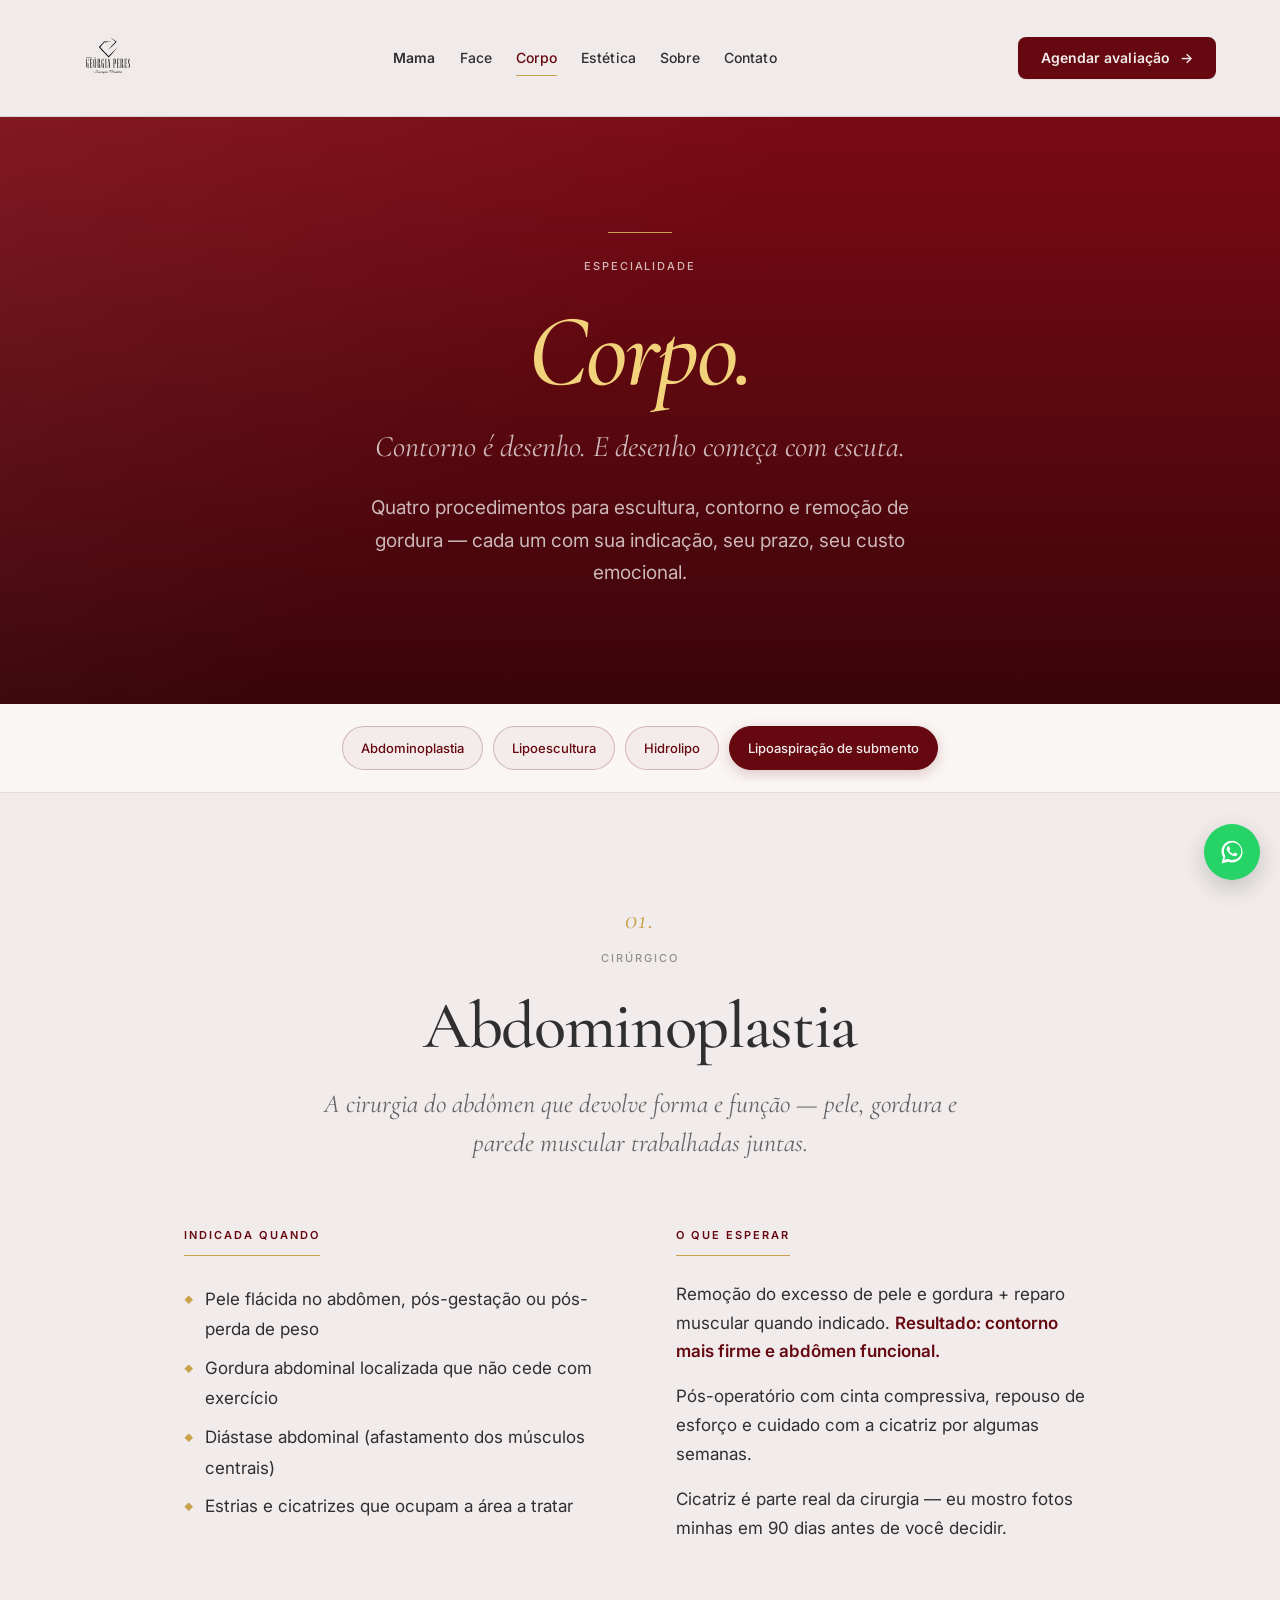
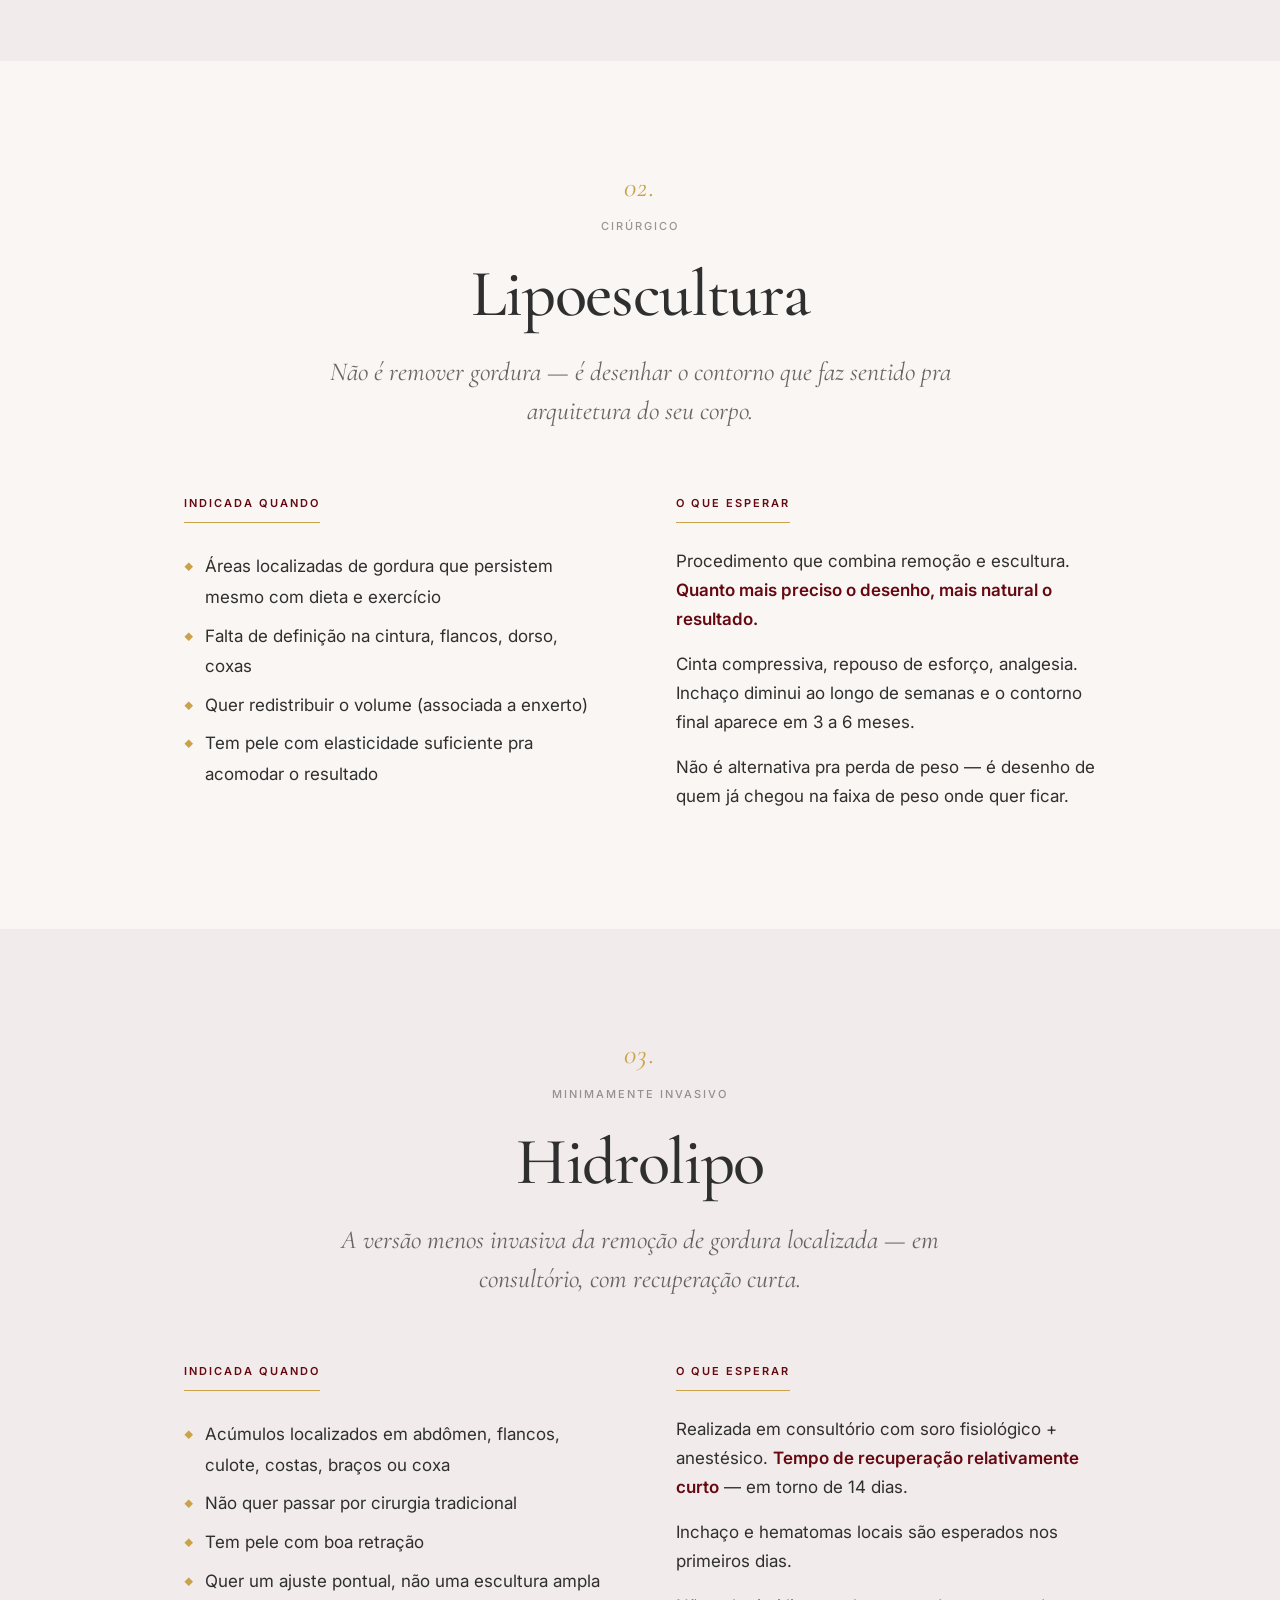
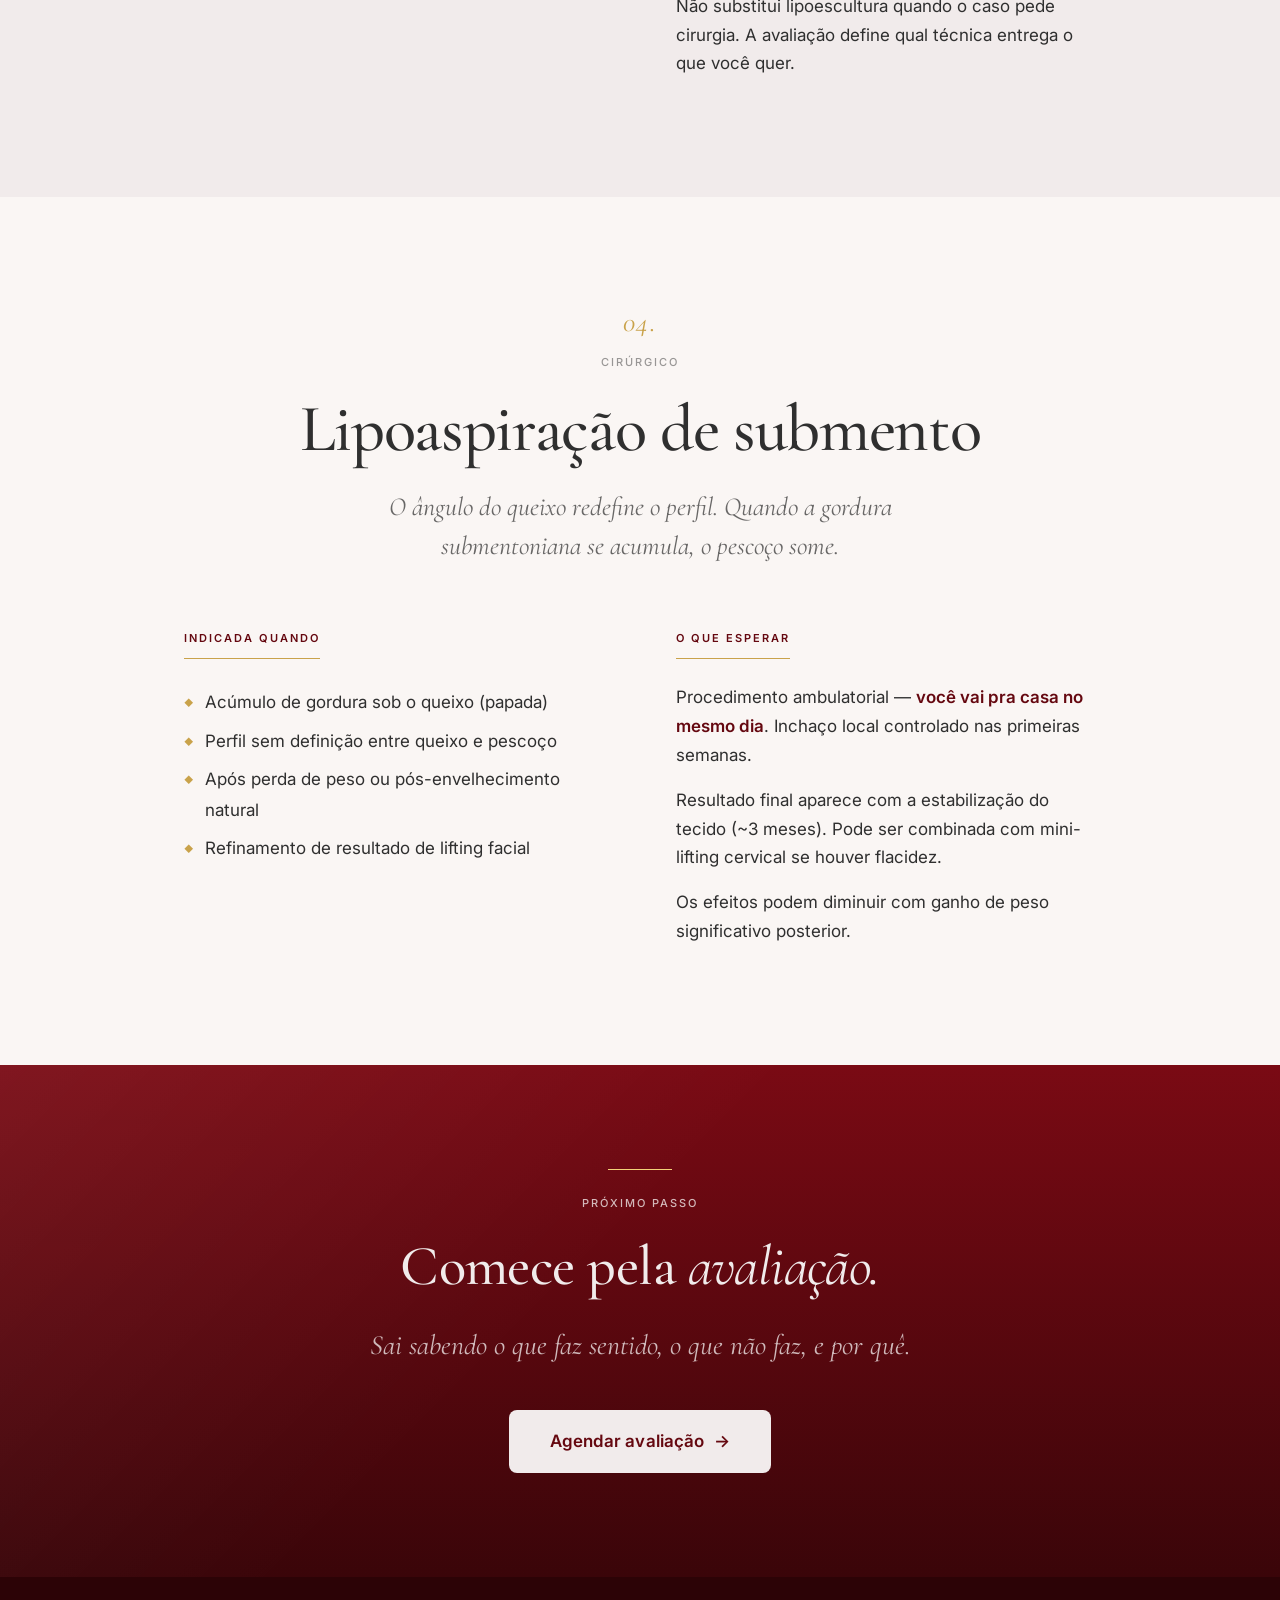
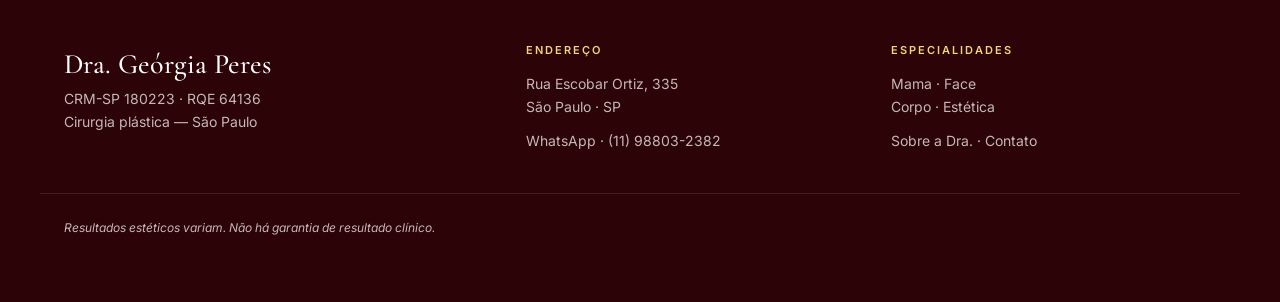
==== corpo/index.html @ 667aecd0 "Fix sombra do chip + hubs /mama/, /corpo/, /estetica/ Fix face/ chip nav: - Sombra do chip ativo não" ====
<!doctype html>
<html lang="pt-BR">
<head>
<meta charset="utf-8">
<meta name="viewport" content="width=device-width,initial-scale=1">
<meta name="theme-color" content="#650810">
<meta name="description" content="Cirurgia plástica de corpo com a Dra. Geórgia Peres em São Paulo. Abdominoplastia, lipoescultura, hidrolipo, lipoaspiração de submento.">
<meta property="og:title" content="Corpo — Dra. Geórgia Peres">
<meta property="og:description" content="Contorno corporal com decisão informada e resultado natural.">
<meta property="og:type" content="website">
<title>Corpo · Cirurgia plástica · Dra. Geórgia Peres</title>
<link rel="preconnect" href="https://fonts.googleapis.com">
<link rel="preconnect" href="https://fonts.gstatic.com" crossorigin>
<link rel="stylesheet" href="../assets/css/tokens.css">
<link rel="stylesheet" href="../assets/css/base.css">
<link rel="stylesheet" href="../assets/css/components.css">
<style>
  .hub-hero { background: var(--dg-bordo); background-image: linear-gradient(135deg, rgba(255,255,255,0.06) 0%, rgba(255,255,255,0) 45%), linear-gradient(180deg, #7A0A14 0%, #3A0509 100%); color: var(--fg-on-bordo); padding-block: clamp(64px, 9vw, 144px); text-align: center; }
  .hub-hero__inner { max-width: 880px; margin: 0 auto; }
  .hub-hero__h1 { font-family: var(--font-display); font-weight: 500; font-size: clamp(56px, 8vw, 120px); line-height: 1; letter-spacing: -0.02em; color: var(--fg-on-bordo); margin-block: var(--sp-3) var(--sp-3); }
  .hub-hero__h1 em { font-style: italic; color: var(--dg-ouro-claro); font-weight: 500; }
  .hub-hero__lead { font-family: var(--font-display); font-style: italic; font-size: clamp(22px, 2.6vw, 30px); color: var(--fg-on-bordo-2); max-width: 620px; margin: 0 auto var(--sp-3); line-height: 1.4; }
  .hub-hero__sub { font-size: var(--t-body-lg); color: var(--fg-on-bordo-2); max-width: 580px; margin: 0 auto; line-height: 1.7; }

  .proc-nav { background: var(--bg-card); position: sticky; top: 117px; z-index: 20; border-bottom: 1px solid var(--rule-soft); padding-block: 10px; }
  .proc-nav__inner { display: flex; gap: 10px; flex-wrap: nowrap; justify-content: center; overflow-x: auto; scrollbar-width: none; -webkit-overflow-scrolling: touch; padding-block: 12px; }
  .proc-nav__inner::-webkit-scrollbar { display: none; }
  @media (max-width: 720px) { .proc-nav__inner { justify-content: flex-start; padding-inline: 12px; scroll-padding-inline: 50%; } }
  .proc-nav a { flex-shrink: 0; padding: 10px 18px; border: 1px solid var(--rule-soft); border-radius: var(--r-pill); font-family: var(--font-body); font-size: 13px; font-weight: 500; color: var(--fg-2); background: transparent; transition: background var(--dur-fast) var(--ease), color var(--dur-fast) var(--ease), border-color var(--dur-fast) var(--ease); text-decoration: none; white-space: nowrap; }
  .proc-nav a:hover { color: var(--accent); border-color: var(--rule-bordo); background: var(--bg-paper); }
  .proc-nav a.is-visited { color: var(--accent); border-color: var(--rule-bordo); background: rgba(101, 8, 16, 0.04); }
  .proc-nav a.is-active { color: var(--fg-on-bordo); background: var(--accent); border-color: var(--accent); box-shadow: 0 4px 14px rgba(101, 8, 16, 0.20); }

  .proc { padding-block: clamp(64px, 8vw, 112px); scroll-margin-top: 180px; }
  .proc--paper { background: var(--bg-paper); }
  .proc--ivory { background: var(--bg-card); }
  .proc__inner { max-width: 960px; margin: 0 auto; }
  .proc__header { text-align: center; margin-bottom: var(--sp-8); }
  .proc__num { font-family: var(--font-display); font-style: italic; font-size: 28px; color: var(--gold); letter-spacing: 0.04em; margin-bottom: 6px; display: block; }
  .proc__type { font-family: var(--font-body); font-size: 11px; font-weight: 500; letter-spacing: 0.18em; text-transform: uppercase; color: var(--fg-3); margin-bottom: var(--sp-3); }
  .proc__title { font-family: var(--font-display); font-weight: 500; font-size: clamp(40px, 5.2vw, 72px); line-height: 1.02; letter-spacing: -0.02em; color: var(--fg-1); margin-bottom: var(--sp-3); }
  .proc__lead { font-family: var(--font-display); font-style: italic; font-size: clamp(20px, 2.2vw, 26px); color: var(--fg-2); max-width: 640px; margin: 0 auto; line-height: 1.5; }
  .proc__body { display: grid; grid-template-columns: 1fr 1fr; gap: clamp(40px, 6vw, 72px); margin-top: var(--sp-5); }
  @media (max-width: 720px) { .proc__body { grid-template-columns: 1fr; gap: var(--sp-5); } }
  .proc__block h3 { font-family: var(--font-body); font-size: 11px; font-weight: 600; letter-spacing: 0.18em; text-transform: uppercase; color: var(--accent); margin-bottom: var(--sp-3); padding-bottom: 10px; border-bottom: 1px solid var(--gold); width: max-content; }
  .proc__block ul { list-style: none; color: var(--fg-1); font-size: var(--t-body); line-height: 1.8; }
  .proc__block ul li { padding-block: 4px; display: flex; align-items: baseline; gap: 12px; }
  .proc__block ul li::before { content: "◆"; color: var(--gold); font-size: 9px; flex-shrink: 0; transform: translateY(-2px); }
  .proc__block p { color: var(--fg-1); font-size: var(--t-body); line-height: 1.7; margin-bottom: var(--sp-2); }
  .proc__block p strong { color: var(--accent); font-weight: 600; }
</style>
</head>
<body>

<a class="skip-link" href="#main">Pular para o conteúdo</a>

<header class="site-header" id="site-header">
  <div class="container site-header__inner">
    <a class="site-header__brand" href="../" aria-label="Dra. Geórgia Peres — início">
      <img src="../assets/logos/logo-georgia-white.svg" alt="Dra. Geórgia Peres" style="filter: brightness(0);">
    </a>
    <nav class="site-header__nav" aria-label="Navegação principal">
      <a href="../mama/" class="is-featured">Mama</a>
      <a href="../face/">Face</a>
      <a href="./" class="is-active">Corpo</a>
      <a href="../estetica/">Estética</a>
      <a href="../sobre/">Sobre</a>
      <a href="../#contato">Contato</a>
    </nav>
    <div class="site-header__cta">
      <a class="btn btn--primary" href="https://wa.me/5511988032382?text=Oi%20Dra.%20Ge%C3%B3rgia%2C%20gostaria%20de%20agendar%20uma%20avalia%C3%A7%C3%A3o." target="_blank" rel="noopener">Agendar avaliação <span class="btn-arrow" aria-hidden="true">→</span></a>
    </div>
    <button class="site-header__toggle" id="nav-toggle" aria-label="Abrir menu" aria-expanded="false">
      <svg viewBox="0 0 24 24" fill="none" stroke="currentColor" stroke-width="2" stroke-linecap="round" aria-hidden="true"><path d="M3 6h18M3 12h18M3 18h18"/></svg>
    </button>
  </div>
  <div class="site-header__mobile">
    <nav aria-label="Navegação mobile">
      <a href="../mama/" class="is-featured">Mama</a>
      <a href="../face/">Face</a>
      <a href="./">Corpo</a>
      <a href="../estetica/">Estética</a>
      <a href="../sobre/">Sobre</a>
      <a href="../#contato">Contato</a>
    </nav>
    <a class="btn btn--primary" href="https://wa.me/5511988032382?text=Oi%20Dra.%20Ge%C3%B3rgia%2C%20gostaria%20de%20agendar%20uma%20avalia%C3%A7%C3%A3o." target="_blank" rel="noopener">Agendar avaliação <span class="btn-arrow" aria-hidden="true">→</span></a>
  </div>
</header>

<main id="main">

<section class="hub-hero" aria-labelledby="corpo-h1">
  <div class="container hub-hero__inner">
    <hr class="divider-gold" aria-hidden="true">
    <p class="dg-overline" style="color: var(--fg-on-bordo-2);">Especialidade</p>
    <h1 id="corpo-h1" class="hub-hero__h1"><em>Corpo.</em></h1>
    <p class="hub-hero__lead">Contorno é desenho. E desenho começa com escuta.</p>
    <p class="hub-hero__sub">Quatro procedimentos para escultura, contorno e remoção de gordura — cada um com sua indicação, seu prazo, seu custo emocional.</p>
  </div>
</section>

<nav class="proc-nav" aria-label="Procedimentos de corpo">
  <div class="container proc-nav__inner">
    <a href="#abdominoplastia">Abdominoplastia</a>
    <a href="#lipoescultura">Lipoescultura</a>
    <a href="#hidrolipo">Hidrolipo</a>
    <a href="#submento">Lipoaspiração de submento</a>
  </div>
</nav>

<section class="proc proc--paper" id="abdominoplastia" aria-labelledby="abd-h2">
  <div class="container proc__inner">
    <header class="proc__header reveal">
      <span class="proc__num">01.</span>
      <p class="proc__type">Cirúrgico</p>
      <h2 id="abd-h2" class="proc__title">Abdominoplastia</h2>
      <p class="proc__lead">A cirurgia do abdômen que devolve forma e função — pele, gordura e parede muscular trabalhadas juntas.</p>
    </header>
    <div class="proc__body">
      <div class="proc__block reveal">
        <h3>Indicada quando</h3>
        <ul>
          <li>Pele flácida no abdômen, pós-gestação ou pós-perda de peso</li>
          <li>Gordura abdominal localizada que não cede com exercício</li>
          <li>Diástase abdominal (afastamento dos músculos centrais)</li>
          <li>Estrias e cicatrizes que ocupam a área a tratar</li>
        </ul>
      </div>
      <div class="proc__block reveal">
        <h3>O que esperar</h3>
        <p>Remoção do excesso de pele e gordura + reparo muscular quando indicado. <strong>Resultado: contorno mais firme e abdômen funcional.</strong></p>
        <p>Pós-operatório com cinta compressiva, repouso de esforço e cuidado com a cicatriz por algumas semanas.</p>
        <p>Cicatriz é parte real da cirurgia — eu mostro fotos minhas em 90 dias antes de você decidir.</p>
      </div>
    </div>
  </div>
</section>

<section class="proc proc--ivory" id="lipoescultura" aria-labelledby="lipo-h2">
  <div class="container proc__inner">
    <header class="proc__header reveal">
      <span class="proc__num">02.</span>
      <p class="proc__type">Cirúrgico</p>
      <h2 id="lipo-h2" class="proc__title">Lipoescultura</h2>
      <p class="proc__lead">Não é remover gordura — é desenhar o contorno que faz sentido pra arquitetura do seu corpo.</p>
    </header>
    <div class="proc__body">
      <div class="proc__block reveal">
        <h3>Indicada quando</h3>
        <ul>
          <li>Áreas localizadas de gordura que persistem mesmo com dieta e exercício</li>
          <li>Falta de definição na cintura, flancos, dorso, coxas</li>
          <li>Quer redistribuir o volume (associada a enxerto)</li>
          <li>Tem pele com elasticidade suficiente pra acomodar o resultado</li>
        </ul>
      </div>
      <div class="proc__block reveal">
        <h3>O que esperar</h3>
        <p>Procedimento que combina remoção e escultura. <strong>Quanto mais preciso o desenho, mais natural o resultado.</strong></p>
        <p>Cinta compressiva, repouso de esforço, analgesia. Inchaço diminui ao longo de semanas e o contorno final aparece em 3 a 6 meses.</p>
        <p>Não é alternativa pra perda de peso — é desenho de quem já chegou na faixa de peso onde quer ficar.</p>
      </div>
    </div>
  </div>
</section>

<section class="proc proc--paper" id="hidrolipo" aria-labelledby="hl-h2">
  <div class="container proc__inner">
    <header class="proc__header reveal">
      <span class="proc__num">03.</span>
      <p class="proc__type">Minimamente invasivo</p>
      <h2 id="hl-h2" class="proc__title">Hidrolipo</h2>
      <p class="proc__lead">A versão menos invasiva da remoção de gordura localizada — em consultório, com recuperação curta.</p>
    </header>
    <div class="proc__body">
      <div class="proc__block reveal">
        <h3>Indicada quando</h3>
        <ul>
          <li>Acúmulos localizados em abdômen, flancos, culote, costas, braços ou coxa</li>
          <li>Não quer passar por cirurgia tradicional</li>
          <li>Tem pele com boa retração</li>
          <li>Quer um ajuste pontual, não uma escultura ampla</li>
        </ul>
      </div>
      <div class="proc__block reveal">
        <h3>O que esperar</h3>
        <p>Realizada em consultório com soro fisiológico + anestésico. <strong>Tempo de recuperação relativamente curto</strong> — em torno de 14 dias.</p>
        <p>Inchaço e hematomas locais são esperados nos primeiros dias.</p>
        <p>Não substitui lipoescultura quando o caso pede cirurgia. A avaliação define qual técnica entrega o que você quer.</p>
      </div>
    </div>
  </div>
</section>

<section class="proc proc--ivory" id="submento" aria-labelledby="sub-h2">
  <div class="container proc__inner">
    <header class="proc__header reveal">
      <span class="proc__num">04.</span>
      <p class="proc__type">Cirúrgico</p>
      <h2 id="sub-h2" class="proc__title">Lipoaspiração de submento</h2>
      <p class="proc__lead">O ângulo do queixo redefine o perfil. Quando a gordura submentoniana se acumula, o pescoço some.</p>
    </header>
    <div class="proc__body">
      <div class="proc__block reveal">
        <h3>Indicada quando</h3>
        <ul>
          <li>Acúmulo de gordura sob o queixo (papada)</li>
          <li>Perfil sem definição entre queixo e pescoço</li>
          <li>Após perda de peso ou pós-envelhecimento natural</li>
          <li>Refinamento de resultado de lifting facial</li>
        </ul>
      </div>
      <div class="proc__block reveal">
        <h3>O que esperar</h3>
        <p>Procedimento ambulatorial — <strong>você vai pra casa no mesmo dia</strong>. Inchaço local controlado nas primeiras semanas.</p>
        <p>Resultado final aparece com a estabilização do tecido (~3 meses). Pode ser combinada com mini-lifting cervical se houver flacidez.</p>
        <p>Os efeitos podem diminuir com ganho de peso significativo posterior.</p>
      </div>
    </div>
  </div>
</section>

<section class="section section--bordo on-bordo" style="text-align:center;" aria-labelledby="cta-h2">
  <div class="container" style="max-width: 720px;">
    <hr class="divider-gold" aria-hidden="true">
    <p class="dg-overline">Próximo passo</p>
    <h2 id="cta-h2" class="dg-h2" style="margin-block: var(--sp-3);">Comece pela <em class="dg-italic">avaliação.</em></h2>
    <p style="font-family: var(--font-display); font-style: italic; font-size: clamp(22px, 2.4vw, 28px); color: var(--fg-on-bordo-2); margin-bottom: var(--sp-5);">Sai sabendo o que faz sentido, o que não faz, e por quê.</p>
    <a class="btn btn--primary-on-bordo btn--xl" href="https://wa.me/5511988032382?text=Oi%20Dra.%20Ge%C3%B3rgia%2C%20gostaria%20de%20agendar%20uma%20avalia%C3%A7%C3%A3o%20de%20corpo." target="_blank" rel="noopener">Agendar avaliação <span class="btn-arrow" aria-hidden="true">→</span></a>
  </div>
</section>

</main>

<footer class="site-footer">
  <div class="container site-footer__grid">
    <div>
      <span class="name">Dra. Geórgia Peres</span>
      <p class="crm">CRM-SP 180223 · RQE 64136</p>
      <p>Cirurgia plástica — São Paulo</p>
    </div>
    <div>
      <h4>Endereço</h4>
      <p>Rua Escobar Ortiz, 335<br>São Paulo · SP</p>
      <p style="margin-top:12px;"><a href="https://wa.me/5511988032382" target="_blank" rel="noopener">WhatsApp · (11) 98803-2382</a></p>
    </div>
    <div>
      <h4>Especialidades</h4>
      <p><a href="../mama/">Mama</a> · <a href="../face/">Face</a><br><a href="./">Corpo</a> · <a href="../estetica/">Estética</a></p>
      <p style="margin-top:12px;"><a href="../sobre/">Sobre a Dra.</a> · <a href="../#contato">Contato</a></p>
    </div>
  </div>
  <div class="container site-footer__legal"><em>Resultados estéticos variam. Não há garantia de resultado clínico.</em></div>
</footer>

<a class="whatsapp-float" href="https://wa.me/5511988032382?text=Oi%20Dra.%20Ge%C3%B3rgia%2C%20vim%20do%20site." target="_blank" rel="noopener" aria-label="Conversar no WhatsApp">
  <svg viewBox="0 0 32 32" fill="currentColor" aria-hidden="true"><path d="M16.04 3C9.4 3 4 8.4 4 15.04c0 2.36.69 4.66 1.99 6.65L4 29l7.49-1.96a12.04 12.04 0 0 0 4.55.9h.01c6.64 0 12.04-5.4 12.04-12.04S22.69 3 16.04 3zm0 22.06c-1.41 0-2.79-.37-4-1.07l-.29-.17-4.45 1.16 1.19-4.33-.19-.31a9.94 9.94 0 0 1-1.55-5.32c0-5.49 4.47-9.96 9.97-9.96 2.66 0 5.16 1.04 7.04 2.92a9.9 9.9 0 0 1 2.92 7.04c0 5.5-4.47 9.97-9.97 9.97zm5.46-7.45c-.3-.15-1.78-.88-2.06-.98-.28-.1-.48-.15-.68.15-.2.3-.78.98-.95 1.18-.18.2-.35.22-.65.07-.3-.15-1.27-.47-2.42-1.49-.9-.8-1.5-1.78-1.68-2.08-.18-.3-.02-.46.13-.61.13-.13.3-.35.45-.52.15-.18.2-.3.3-.5.1-.2.05-.38-.03-.53-.07-.15-.68-1.63-.93-2.23-.24-.58-.49-.5-.68-.51l-.58-.01c-.2 0-.53.07-.8.38-.28.3-1.05 1.02-1.05 2.49s1.07 2.89 1.22 3.09c.15.2 2.11 3.22 5.13 4.51.72.31 1.28.5 1.71.64.72.23 1.37.2 1.89.12.58-.09 1.78-.73 2.03-1.43.25-.7.25-1.3.18-1.43-.07-.13-.27-.2-.57-.35z"/></svg>
</a>

<script>
  const header = document.getElementById('site-header'); const toggle = document.getElementById('nav-toggle');
  if (toggle && header) toggle.addEventListener('click', () => { const open = header.classList.toggle('is-open'); toggle.setAttribute('aria-expanded', String(open)); });
  const reduced = window.matchMedia('(prefers-reduced-motion: reduce)').matches;
  if (reduced) document.querySelectorAll('.reveal').forEach(el => el.classList.add('is-visible'));
  else if ('IntersectionObserver' in window) {
    const io = new IntersectionObserver(entries => entries.forEach(e => { if (e.isIntersecting) { e.target.classList.add('is-visible'); io.unobserve(e.target); } }), { threshold: 0.12, rootMargin: '0px 0px -8% 0px' });
    document.querySelectorAll('.reveal').forEach(el => io.observe(el));
  }
  (function () {
    const sections = Array.from(document.querySelectorAll('.proc'));
    if (!sections.length) return;
    const idToLink = new Map();
    document.querySelectorAll('.proc-nav a').forEach(a => idToLink.set(a.getAttribute('href').replace('#', ''), a));
    function setActive(id) {
      idToLink.forEach(a => { a.classList.remove('is-active'); a.classList.remove('is-visited'); });
      let foundActive = false;
      sections.forEach(sec => {
        const link = idToLink.get(sec.id); if (!link) return;
        if (sec.id === id) {
          link.classList.add('is-active'); foundActive = true;
          const parent = link.parentElement; const target = link.offsetLeft - (parent.clientWidth - link.clientWidth) / 2;
          parent.scrollTo({ left: target, behavior: 'smooth' });
        } else if (!foundActive) link.classList.add('is-visited');
      });
    }
    const spy = new IntersectionObserver((entries) => {
      const visible = entries.filter(e => e.isIntersecting).sort((a, b) => a.target.offsetTop - b.target.offsetTop);
      if (visible.length) setActive(visible[0].target.id);
    }, { rootMargin: '-30% 0px -55% 0px', threshold: 0 });
    sections.forEach(s => spy.observe(s));
    setActive(sections[0].id);
  })();
</script>

</body>
</html>
---- assets/css/tokens.css ----
/* =====================================================================
   Design tokens — Dra. Geórgia Peres
   Fonte da verdade pra TODAS as páginas. Importar primeiro.
   ===================================================================== */

@import url("https://fonts.googleapis.com/css2?family=Cormorant+Garamond:ital,wght@0,300;0,400;0,500;0,600;0,700;1,400;1,500;1,600;1,700&family=Inter:wght@300;400;500;600;700&display=swap");

:root {
  /* ----- Brand palette ------------------------------------------------- */
  --dg-grafite:    #2F2F2F;
  --dg-bordo:      #650810;
  --dg-vinho:      #2C0306;
  --dg-nude:       #D6C0B2;
  --dg-offwhite:   #F1EBEB;
  --dg-ivory:      #FAF6F4;
  --dg-ouro:       #C9A24A;
  --dg-ouro-claro: #F2D27A;

  /* ----- Semantic colors ----------------------------------------------- */
  --fg-1: var(--dg-grafite);
  --fg-2: rgba(47, 47, 47, 0.72);
  --fg-3: rgba(47, 47, 47, 0.48);
  --fg-on-bordo:   var(--dg-offwhite);
  --fg-on-bordo-2: rgba(241, 235, 235, 0.78);
  --accent:        var(--dg-bordo);
  --accent-soft:   var(--dg-nude);
  --gold:          var(--dg-ouro);
  --bg-paper:      var(--dg-offwhite);
  --bg-card:       var(--dg-ivory);
  --rule-soft:     rgba(47, 47, 47, 0.12);
  --rule-bordo:    rgba(101, 8, 16, 0.24);
  --rule-on-bordo: rgba(241, 235, 235, 0.18);
  --light-window:  linear-gradient(135deg, rgba(255,255,255,0.35) 0%, rgba(255,255,255,0) 45%);

  /* ----- Type families ------------------------------------------------- */
  --font-display: "Cormorant Garamond", "Ivy Mode", Georgia, serif;
  --font-body:    "Inter", -apple-system, BlinkMacSystemFont, "Segoe UI", Roboto, sans-serif;

  /* ----- Type scale ---------------------------------------------------- */
  --t-display:  clamp(56px, 8vw, 120px);
  --t-h1:       clamp(44px, 6.4vw, 88px);
  --t-h2:       clamp(32px, 4.4vw, 60px);
  --t-h3:       clamp(22px, 2.4vw, 32px);
  --t-overline: 11px;
  --t-body:     17px;
  --t-body-lg:  19px;
  --t-small:    13px;
  --t-meta:     12px;

  /* ----- Spacing — Fibonacci 8 ----------------------------------------- */
  --sp-1: 8px;    --sp-2: 16px;   --sp-3: 24px;
  --sp-5: 40px;   --sp-8: 64px;   --sp-13:104px;
  --sp-21:168px;

  /* ----- Radii --------------------------------------------------------- */
  --r-sm: 4px;  --r-md: 8px;  --r-lg: 14px;  --r-xl: 24px;  --r-pill: 999px;

  /* ----- Shadows — quentes -------------------------------------------- */
  --shadow-sm: 0 1px 2px rgba(47, 12, 12, 0.06);
  --shadow-md: 0 8px 24px rgba(47, 12, 12, 0.08);
  --shadow-lg: 0 24px 60px rgba(47, 12, 12, 0.14);

  /* ----- Motion -------------------------------------------------------- */
  --ease:      cubic-bezier(0.22, 0.61, 0.36, 1);
  --dur-fast:  160ms;
  --dur-base:  240ms;
  --dur-slow:  480ms;

  /* ----- Layout -------------------------------------------------------- */
  --container: 1200px;
  --gutter:    24px;

  /* ----- Z-index scale ------------------------------------------------- */
  --z-header: 50;
  --z-float:  60;
  --z-modal:  100;
}
---- assets/css/base.css ----
/* =====================================================================
   Base — reset + tipografia + utilities
   Importar depois de tokens.css
   ===================================================================== */

* { box-sizing: border-box; margin: 0; padding: 0; }
html { scroll-behavior: smooth; -webkit-text-size-adjust: 100%; }
body {
  font-family: var(--font-body);
  font-size: var(--t-body);
  line-height: 1.7;
  color: var(--fg-1);
  background: var(--bg-paper);
  -webkit-font-smoothing: antialiased;
  text-rendering: optimizeLegibility;
}
img, svg { display: block; max-width: 100%; height: auto; }
a { color: inherit; text-decoration: none; }
button { font: inherit; color: inherit; background: none; border: none; cursor: pointer; }

@media (prefers-reduced-motion: reduce) {
  *, *::before, *::after {
    animation-duration: 0.01ms !important;
    animation-iteration-count: 1 !important;
    transition-duration: 0.01ms !important;
    scroll-behavior: auto !important;
  }
}

/* ----- Typography utilities --------------------------------------------- */
.dg-display { font-family: var(--font-display); font-weight: 400; font-size: var(--t-display); line-height: 1.02; letter-spacing: -0.02em; color: var(--fg-1); text-wrap: balance; }
.dg-h1      { font-family: var(--font-display); font-weight: 500; font-size: var(--t-h1);     line-height: 1.05; letter-spacing: -0.01em; color: var(--fg-1); text-wrap: balance; }
.dg-h2      { font-family: var(--font-display); font-weight: 500; font-size: var(--t-h2);     line-height: 1.1;  letter-spacing: -0.01em; color: var(--fg-1); text-wrap: balance; }
.dg-h3      { font-family: var(--font-display); font-weight: 500; font-size: var(--t-h3);     line-height: 1.2;  color: var(--fg-1); }
.dg-italic  { font-style: italic; font-weight: 400; }

.dg-overline {
  font-family: var(--font-body);
  font-size: var(--t-overline);
  font-weight: 500;
  letter-spacing: 0.18em;
  text-transform: uppercase;
  color: var(--fg-2);
}

.dg-body-lg { font-size: var(--t-body-lg); line-height: 1.7; color: var(--fg-1); }
.dg-meta    { font-size: var(--t-meta); color: var(--fg-3); letter-spacing: 0.04em; }
.dg-small   { font-size: var(--t-small); color: var(--fg-2); }

/* On bordo variants */
.on-bordo { color: var(--fg-on-bordo); }
.on-bordo .dg-overline { color: var(--fg-on-bordo-2); }
.on-bordo .dg-h1, .on-bordo .dg-h2, .on-bordo .dg-h3, .on-bordo .dg-display,
.on-bordo p, .on-bordo li { color: var(--fg-on-bordo); }
.on-bordo .dg-meta { color: var(--fg-on-bordo-2); }

/* ----- Layout primitives ----------------------------------------------- */
.container {
  width: 100%;
  max-width: var(--container);
  margin: 0 auto;
  padding-inline: var(--gutter);
}

.section {
  padding-block: var(--sp-13);
  position: relative;
}
@media (max-width: 768px) {
  .section { padding-block: var(--sp-8); }
}

.section--paper { background: var(--bg-paper); }
.section--ivory { background: var(--bg-card); }
.section--nude  { background: var(--dg-nude); }
.section--bordo {
  background: var(--dg-bordo);
  background-image:
    linear-gradient(135deg, rgba(255,255,255,0.05) 0%, rgba(255,255,255,0) 45%),
    linear-gradient(180deg, #7A0A14 0%, #3A0509 100%);
  color: var(--fg-on-bordo);
}
.section--vinho {
  background: var(--dg-vinho);
  background-image: linear-gradient(180deg, #3A0509 0%, #1A0103 100%);
  color: var(--fg-on-bordo);
}

/* ----- Divisor dourado editorial --------------------------------------- */
.divider-gold {
  width: 64px;
  height: 1px;
  background: var(--gold);
  border: 0;
  margin: 0 auto var(--sp-3);
}
.section--bordo .divider-gold,
.section--vinho .divider-gold { background: var(--dg-ouro-claro); }

/* ----- Skip link a11y -------------------------------------------------- */
.skip-link {
  position: absolute;
  left: -9999px;
  top: 0;
  background: var(--accent);
  color: #fff;
  padding: 12px 16px;
  z-index: var(--z-modal);
}
.skip-link:focus { left: 12px; top: 12px; }

/* ----- Reveal animation ------------------------------------------------ */
.reveal {
  opacity: 0;
  transform: translateY(8px);
  transition: opacity var(--dur-slow) var(--ease), transform var(--dur-slow) var(--ease);
}
.reveal.is-visible { opacity: 1; transform: none; }
---- assets/css/components.css ----
/* =====================================================================
   Components — botões, header, footer, whatsapp float, cards
   Importar depois de tokens.css e base.css
   ===================================================================== */

/* ----- Buttons ---------------------------------------------------------- */
.btn {
  display: inline-flex;
  align-items: center;
  justify-content: center;
  gap: 10px;
  font-family: var(--font-body);
  font-size: 16px;
  font-weight: 600;
  line-height: 1;
  padding: 18px 32px;
  min-height: 48px;
  border-radius: var(--r-md);
  border: 1px solid transparent;
  transition: background var(--dur-fast) var(--ease),
              color var(--dur-fast) var(--ease),
              box-shadow var(--dur-base) var(--ease),
              border-color var(--dur-fast) var(--ease),
              transform var(--dur-fast) var(--ease);
  letter-spacing: 0.005em;
  cursor: pointer;
  text-align: center;
  text-decoration: none;
}
.btn:focus-visible { outline: 3px solid var(--gold); outline-offset: 3px; }

.btn--primary {
  background: var(--accent);
  color: var(--fg-on-bordo);
  box-shadow: var(--shadow-sm);
}
.btn--primary:hover  { background: var(--dg-vinho); box-shadow: var(--shadow-md); }
.btn--primary:active { transform: translateY(1px); }

.btn--primary-on-bordo {
  background: var(--dg-offwhite);
  color: var(--accent);
}
.btn--primary-on-bordo:hover { background: #fff; }

.btn--ghost {
  background: transparent;
  color: var(--accent);
  border-color: transparent;
  padding: 18px 8px;
  position: relative;
}
.btn--ghost::after {
  content: "";
  position: absolute;
  left: 8px; right: 8px; bottom: 14px;
  height: 1px;
  background: var(--rule-bordo);
  transition: background var(--dur-fast) var(--ease);
}
.btn--ghost:hover::after { background: var(--dg-vinho); }
.btn--ghost:hover         { color: var(--dg-vinho); }

.btn--ghost-on-bordo {
  background: transparent;
  color: var(--dg-ouro-claro);
  border-color: transparent;
  padding: 18px 8px;
  position: relative;
}
.btn--ghost-on-bordo::after {
  content: "";
  position: absolute;
  left: 8px; right: 8px; bottom: 14px;
  height: 1px;
  background: var(--rule-on-bordo);
  transition: background var(--dur-fast) var(--ease);
}
.btn--ghost-on-bordo:hover::after { background: var(--dg-ouro-claro); }
.btn--ghost-on-bordo:hover         { color: #fff; }

.btn--xl { padding: 22px 40px; font-size: 17px; min-height: 58px; }

.btn-arrow {
  display: inline-block;
  transition: transform var(--dur-fast) var(--ease);
}
.btn:hover .btn-arrow { transform: translateX(3px); }

/* ----- Site header (nav unificada) ------------------------------------- */
.site-header {
  position: sticky;
  top: 0;
  z-index: var(--z-header);
  background: rgba(241, 235, 235, 0.86);
  backdrop-filter: blur(10px);
  -webkit-backdrop-filter: blur(10px);
  border-bottom: 1px solid var(--rule-soft);
}
.site-header__inner {
  display: flex;
  align-items: center;
  justify-content: space-between;
  gap: var(--sp-3);
  padding-block: 14px;
}
.site-header__brand {
  display: flex;
  align-items: center;
  text-decoration: none;
}
.site-header__brand img {
  height: 88px;
  width: auto;
  display: block;
}
.site-header__nav {
  display: flex;
  align-items: center;
  gap: var(--sp-3);
  font-family: var(--font-body);
  font-size: 14px;
  font-weight: 500;
  letter-spacing: 0.01em;
}
.site-header__nav a {
  color: var(--fg-1);
  padding-block: 6px;
  position: relative;
  transition: color var(--dur-fast) var(--ease);
}
.site-header__nav a::after {
  content: "";
  position: absolute;
  left: 0; right: 0; bottom: 0;
  height: 1px;
  background: transparent;
  transition: background var(--dur-fast) var(--ease);
}
.site-header__nav a:hover         { color: var(--accent); }
.site-header__nav a:hover::after  { background: var(--gold); }
.site-header__nav a.is-active     { color: var(--accent); }
.site-header__nav a.is-active::after { background: var(--gold); }
.site-header__nav a.is-featured   { font-weight: 600; }

.site-header__cta { display: flex; align-items: center; gap: 12px; }
.site-header .btn { padding: 12px 22px; min-height: 42px; font-size: 14px; }

/* Mobile menu toggle */
.site-header__toggle {
  display: none;
  width: 40px; height: 40px;
  align-items: center;
  justify-content: center;
  border-radius: var(--r-sm);
  color: var(--fg-1);
}
.site-header__toggle svg { width: 22px; height: 22px; }

@media (max-width: 960px) {
  .site-header__nav,
  .site-header__cta { display: none; }
  .site-header__toggle { display: inline-flex; }
  .site-header__mobile {
    display: none;
    padding: 16px 24px 24px;
    border-top: 1px solid var(--rule-soft);
    background: var(--bg-paper);
  }
  .site-header.is-open .site-header__mobile { display: block; }
  .site-header__mobile nav {
    display: flex;
    flex-direction: column;
    gap: 8px;
    margin-bottom: 16px;
  }
  .site-header__mobile nav a {
    padding-block: 12px;
    border-bottom: 1px solid var(--rule-soft);
    font-family: var(--font-display);
    font-size: 22px;
    color: var(--fg-1);
  }
  .site-header__mobile nav a.is-featured { color: var(--accent); }
  .site-header__mobile .btn { width: 100%; }
}
@media (min-width: 961px) {
  .site-header__mobile { display: none; }
}

/* ----- Site footer ----------------------------------------------------- */
.site-footer {
  background: var(--dg-vinho);
  color: var(--fg-on-bordo);
  padding-block: var(--sp-8);
}
.site-footer__grid {
  display: grid;
  grid-template-columns: 1.3fr 1fr 1fr;
  gap: var(--sp-5);
}
@media (max-width: 800px) { .site-footer__grid { grid-template-columns: 1fr; } }
.site-footer h4 {
  font-family: var(--font-body);
  font-size: 11px;
  font-weight: 600;
  letter-spacing: 0.18em;
  text-transform: uppercase;
  color: var(--dg-ouro-claro);
  margin-bottom: 14px;
}
.site-footer .name {
  font-family: var(--font-display);
  font-size: 28px;
  font-weight: 500;
  color: #fff;
  margin-bottom: 4px;
}
.site-footer .crm,
.site-footer p,
.site-footer a {
  color: var(--fg-on-bordo-2);
  font-size: 14px;
  line-height: 1.6;
}
.site-footer a:hover { color: var(--dg-ouro-claro); }
.site-footer__legal {
  margin-top: var(--sp-5);
  padding-top: var(--sp-3);
  border-top: 1px solid rgba(241, 235, 235, 0.12);
  font-size: 12px;
  color: var(--fg-on-bordo-2);
  font-style: italic;
}

/* ----- Floating WhatsApp ----------------------------------------------- */
.whatsapp-float {
  position: fixed;
  bottom: 20px; right: 20px;
  z-index: var(--z-float);
  background: #25D366;
  color: #fff;
  width: 56px; height: 56px;
  border-radius: 50%;
  display: inline-flex;
  align-items: center;
  justify-content: center;
  box-shadow: 0 8px 24px rgba(0,0,0,0.18);
  transition: transform var(--dur-fast) var(--ease);
}
.whatsapp-float:hover { transform: translateY(-2px); }
.whatsapp-float svg { width: 28px; height: 28px; }

/* ----- Card padrão (procedimentos / áreas) ----------------------------- */
.dg-card {
  background: var(--bg-card);
  border: 1px solid var(--rule-soft);
  border-radius: var(--r-lg);
  padding: clamp(24px, 3vw, 32px);
  display: flex;
  flex-direction: column;
  gap: var(--sp-2);
  transition: transform var(--dur-base) var(--ease),
              box-shadow var(--dur-base) var(--ease),
              border-color var(--dur-base) var(--ease);
}
.dg-card:hover {
  transform: translateY(-2px);
  box-shadow: var(--shadow-md);
  border-color: var(--rule-bordo);
}
.dg-card__diamond {
  width: 16px; height: 16px;
  background: var(--gold);
  transform: rotate(45deg);
  margin-bottom: var(--sp-1);
}
.dg-card__title {
  font-family: var(--font-display);
  font-size: 28px;
  font-weight: 500;
  line-height: 1.15;
  color: var(--fg-1);
}
.dg-card__lead {
  color: var(--fg-2);
  font-size: var(--t-body);
  line-height: 1.6;
}
.dg-card__link {
  margin-top: auto;
  padding-top: var(--sp-2);
  display: inline-flex;
  align-items: center;
  gap: 8px;
  font-family: var(--font-body);
  font-size: 13px;
  font-weight: 600;
  letter-spacing: 0.06em;
  text-transform: uppercase;
  color: var(--accent);
}
.dg-card__link .arrow { transition: transform var(--dur-fast) var(--ease); }
.dg-card:hover .dg-card__link .arrow { transform: translateX(3px); }
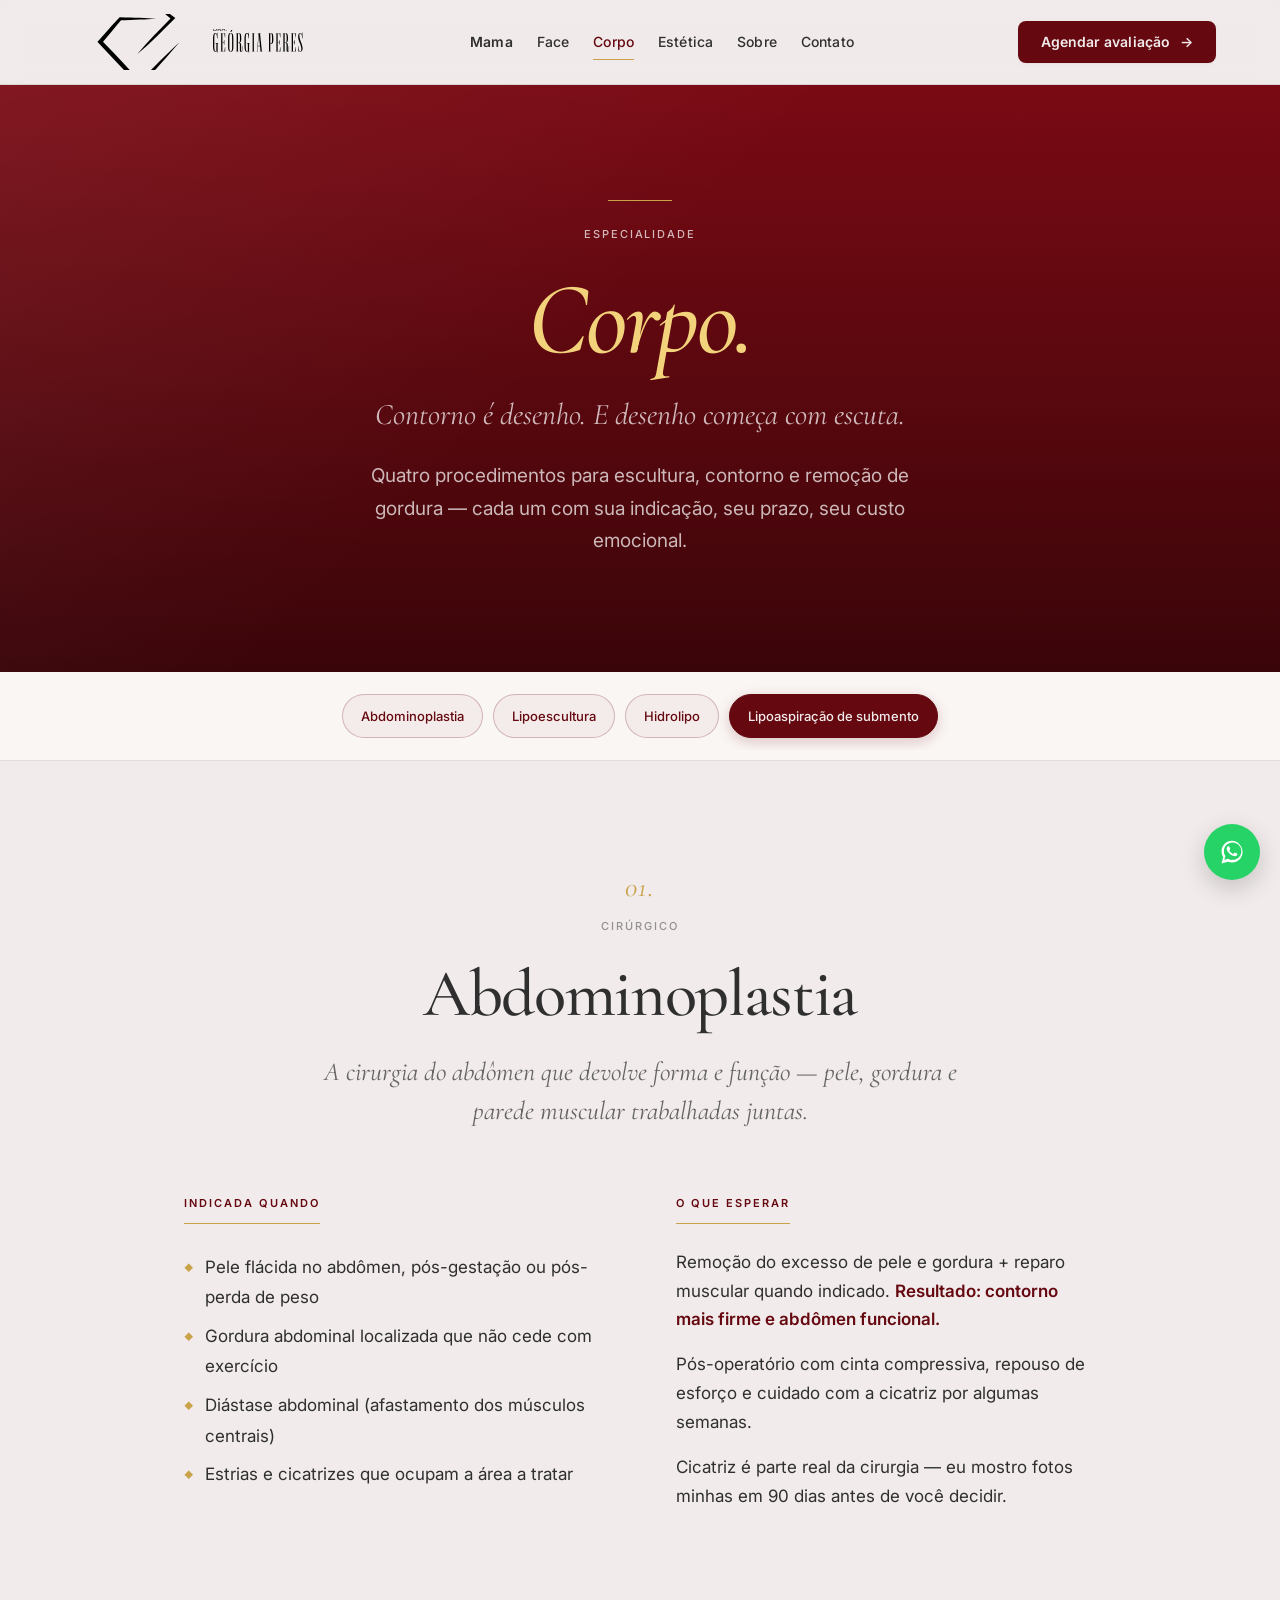
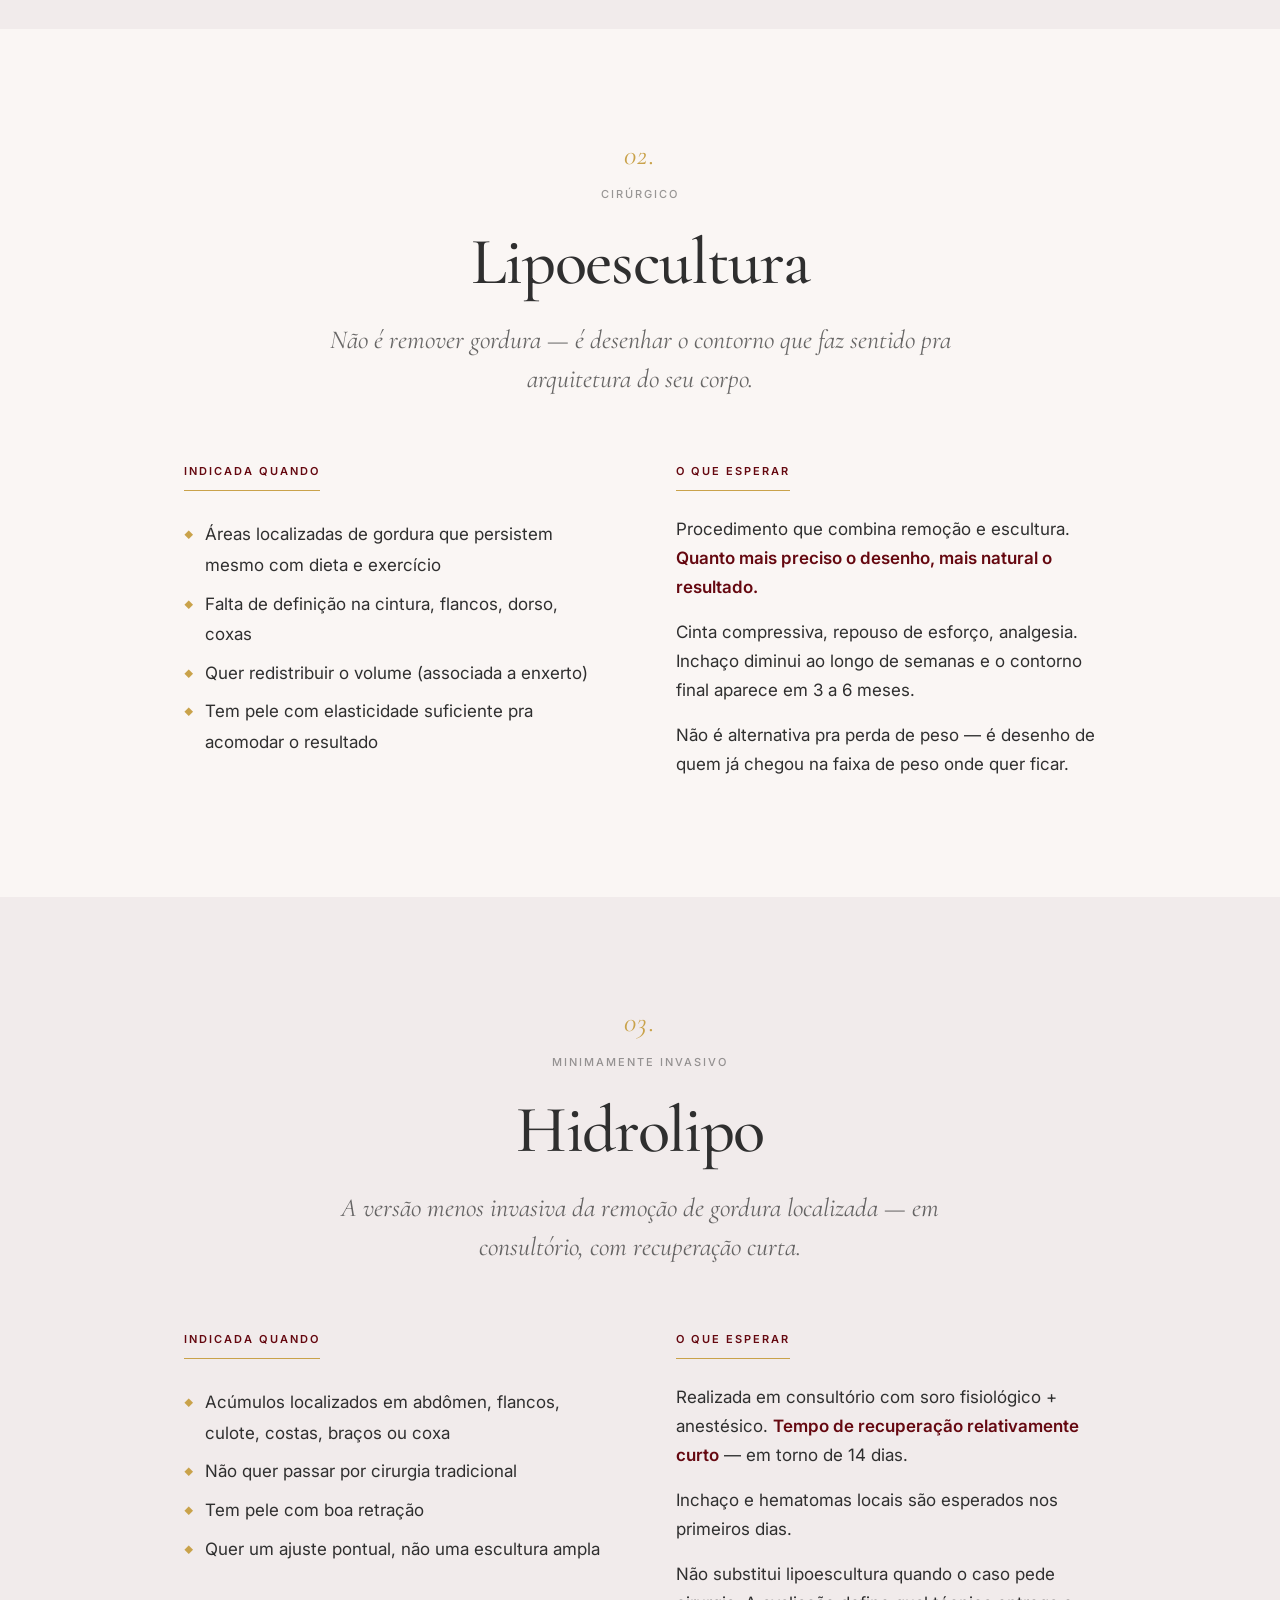
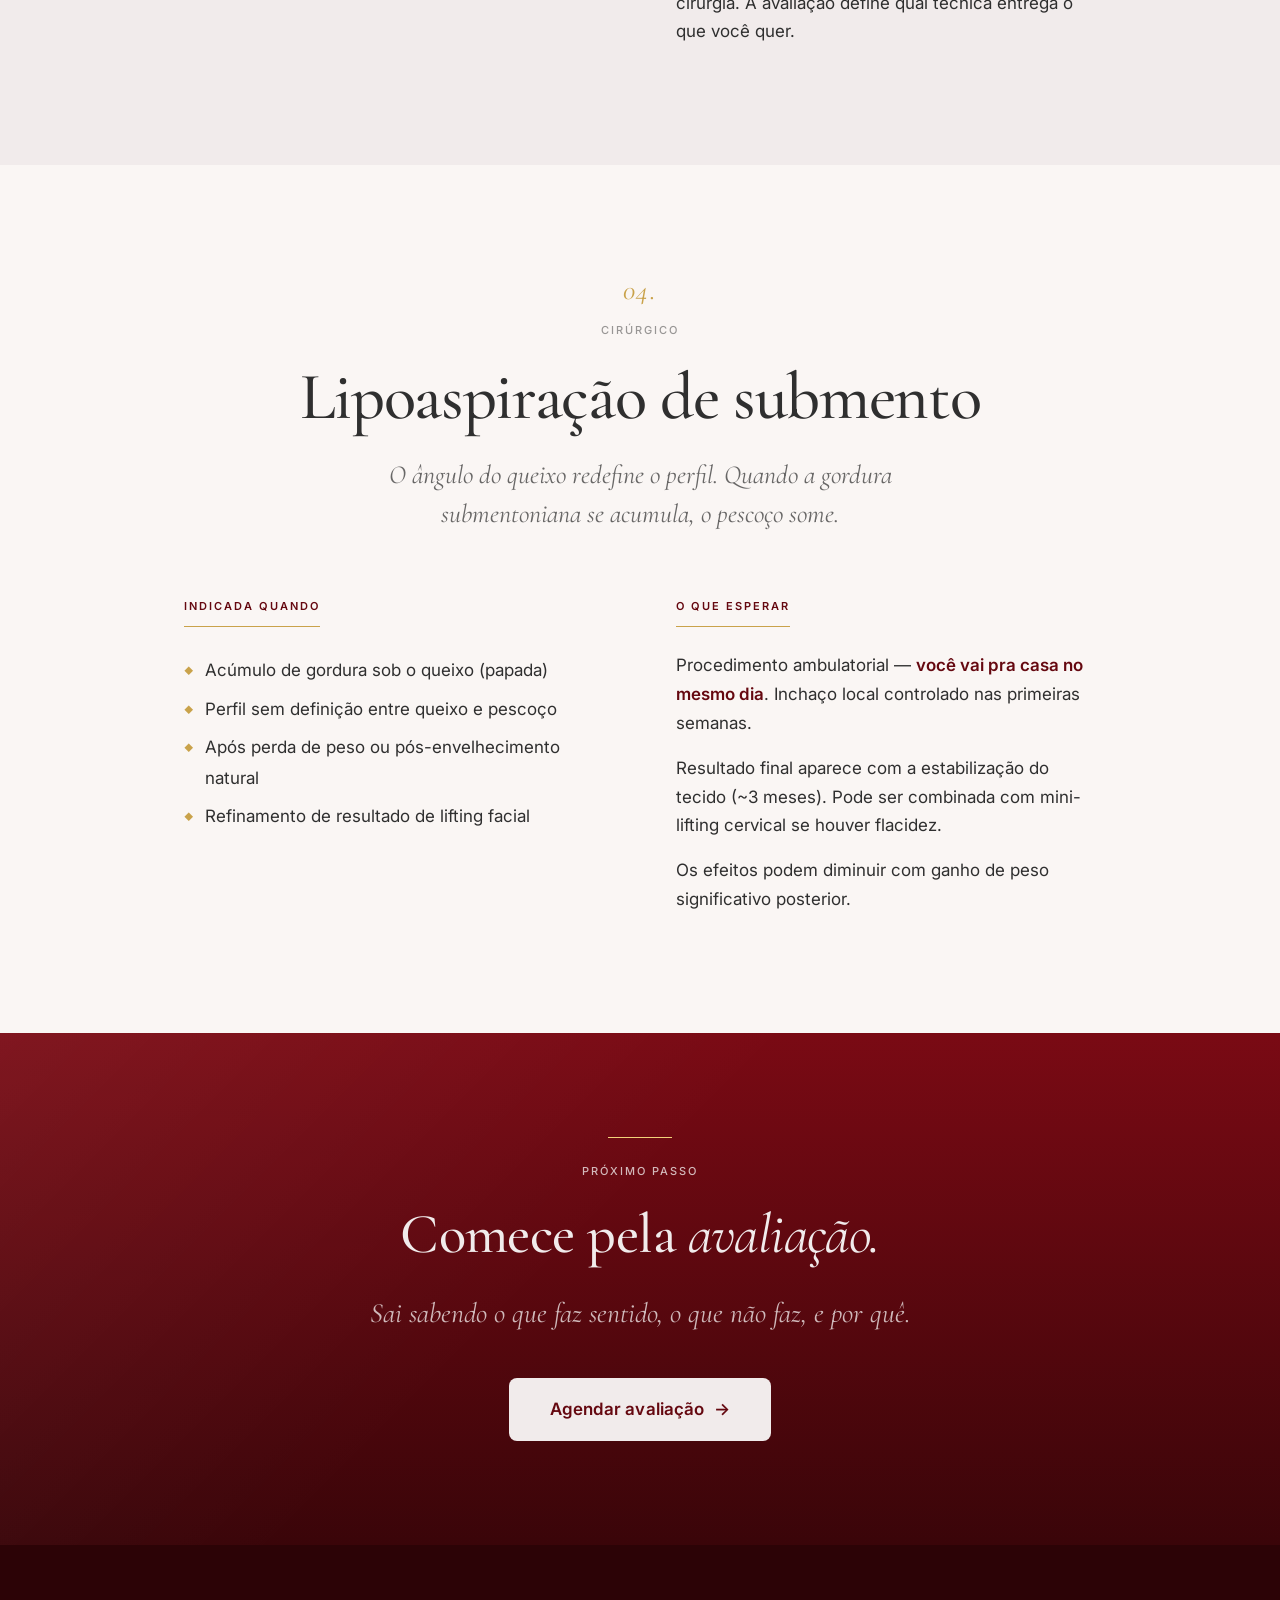
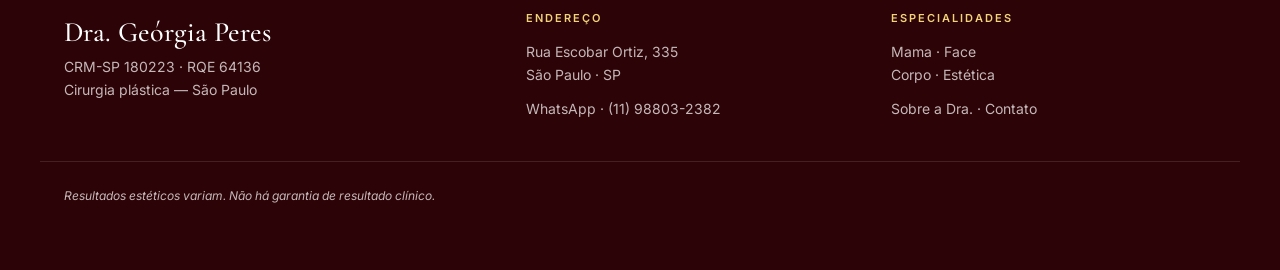
==== commit 7c4f5dac: "Logo decomposto (símbolo + texto) + corrige link da home Logo: - Decomposto em 2 SVGs (extraídos do " ====
--- a/corpo/index.html
+++ b/corpo/index.html
@@ -57,7 +57,8 @@
 <header class="site-header" id="site-header">
   <div class="container site-header__inner">
     <a class="site-header__brand" href="../" aria-label="Dra. Geórgia Peres — início">
-      <img src="../assets/logos/logo-georgia-white.svg" alt="Dra. Geórgia Peres" style="filter: brightness(0);">
+      <img class="site-header__brand-symbol" src="../assets/logos/logo-georgia-symbol.svg" alt="" aria-hidden="true">
+      <img class="site-header__brand-wordmark" src="../assets/logos/logo-georgia-wordmark.svg" alt="Dra. Geórgia Peres">
     </a>
     <nav class="site-header__nav" aria-label="Navegação principal">
       <a href="../mama/" class="is-featured">Mama</a>
--- a/assets/css/components.css
+++ b/assets/css/components.css
@@ -105,14 +105,25 @@
   padding-block: 14px;
 }
 .site-header__brand {
-  display: flex;
-  align-items: center;
+  display: inline-flex;
+  align-items: center;
+  gap: 16px;
   text-decoration: none;
 }
-.site-header__brand img {
-  height: 88px;
+.site-header__brand-symbol {
+  height: 56px;
   width: auto;
   display: block;
+}
+.site-header__brand-wordmark {
+  height: 26px;
+  width: auto;
+  display: block;
+}
+@media (max-width: 720px) {
+  .site-header__brand { gap: 12px; }
+  .site-header__brand-symbol { height: 44px; }
+  .site-header__brand-wordmark { height: 22px; }
 }
 .site-header__nav {
   display: flex;
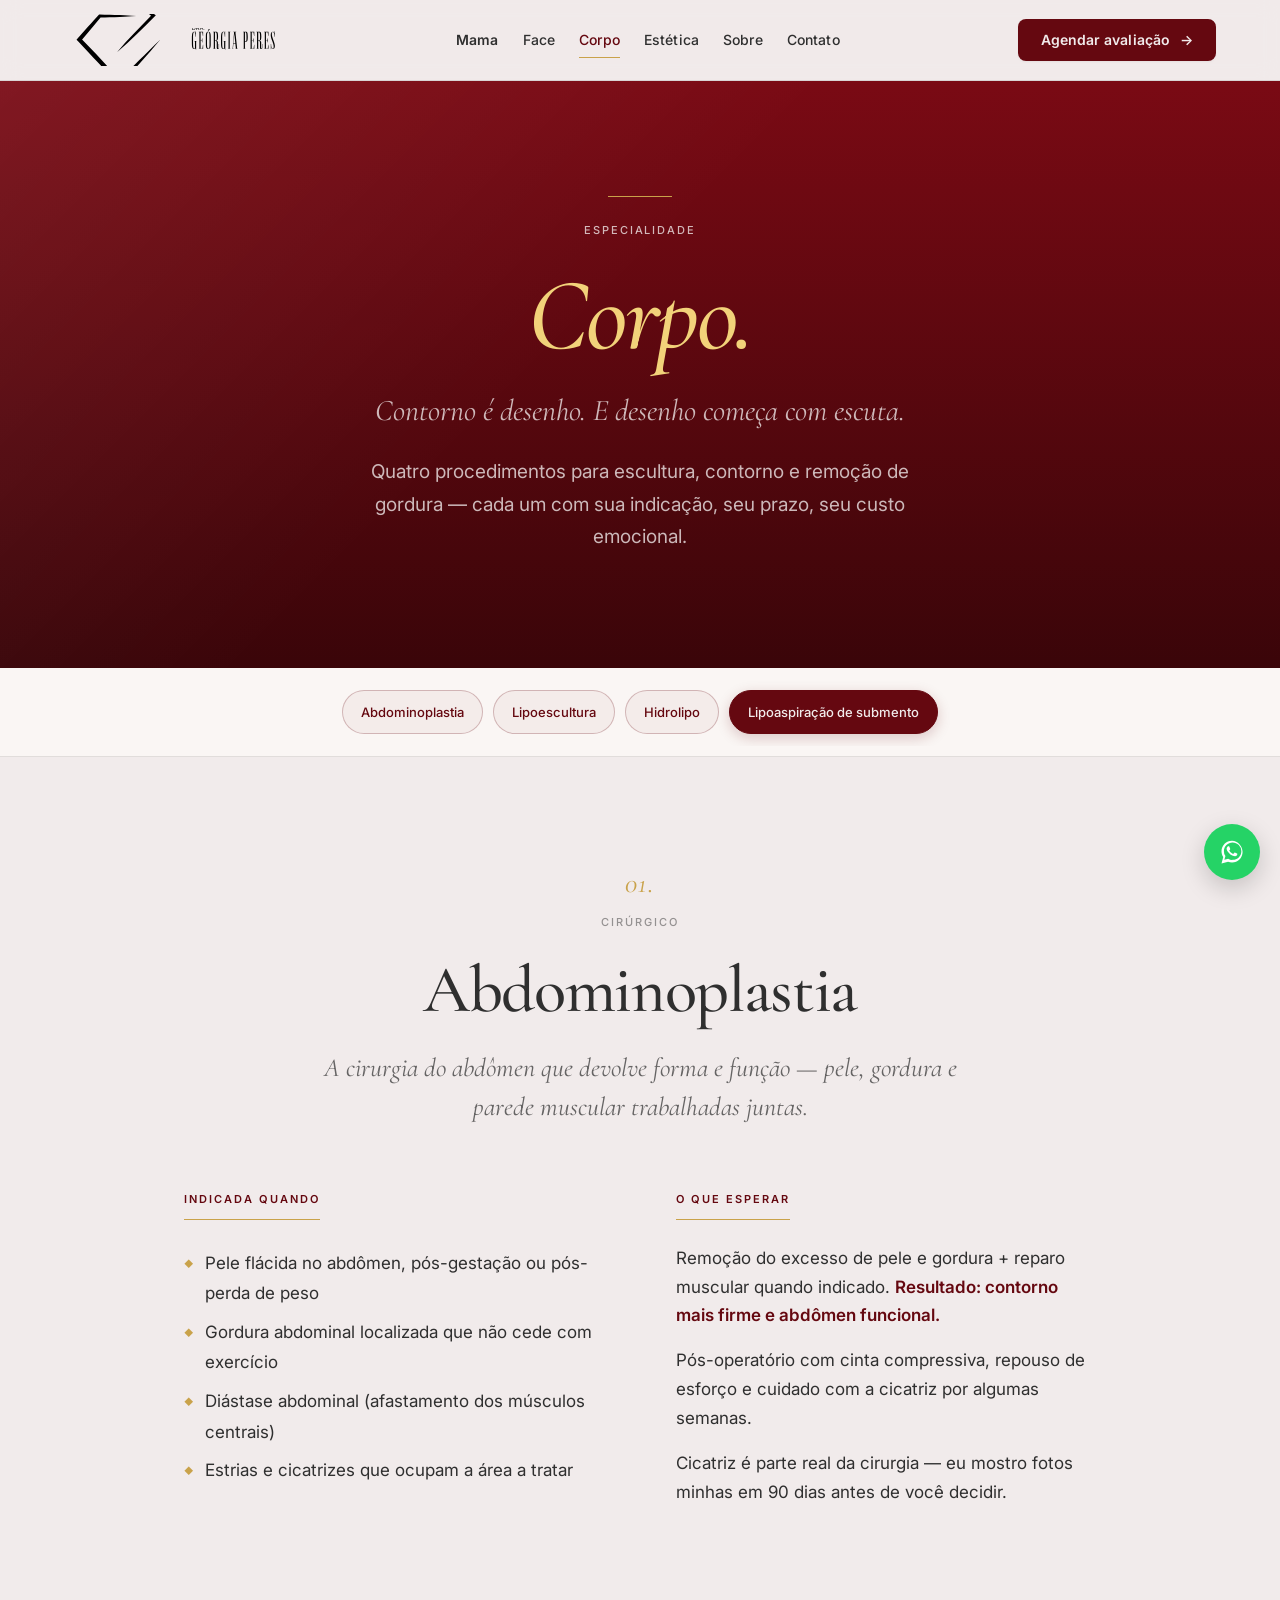
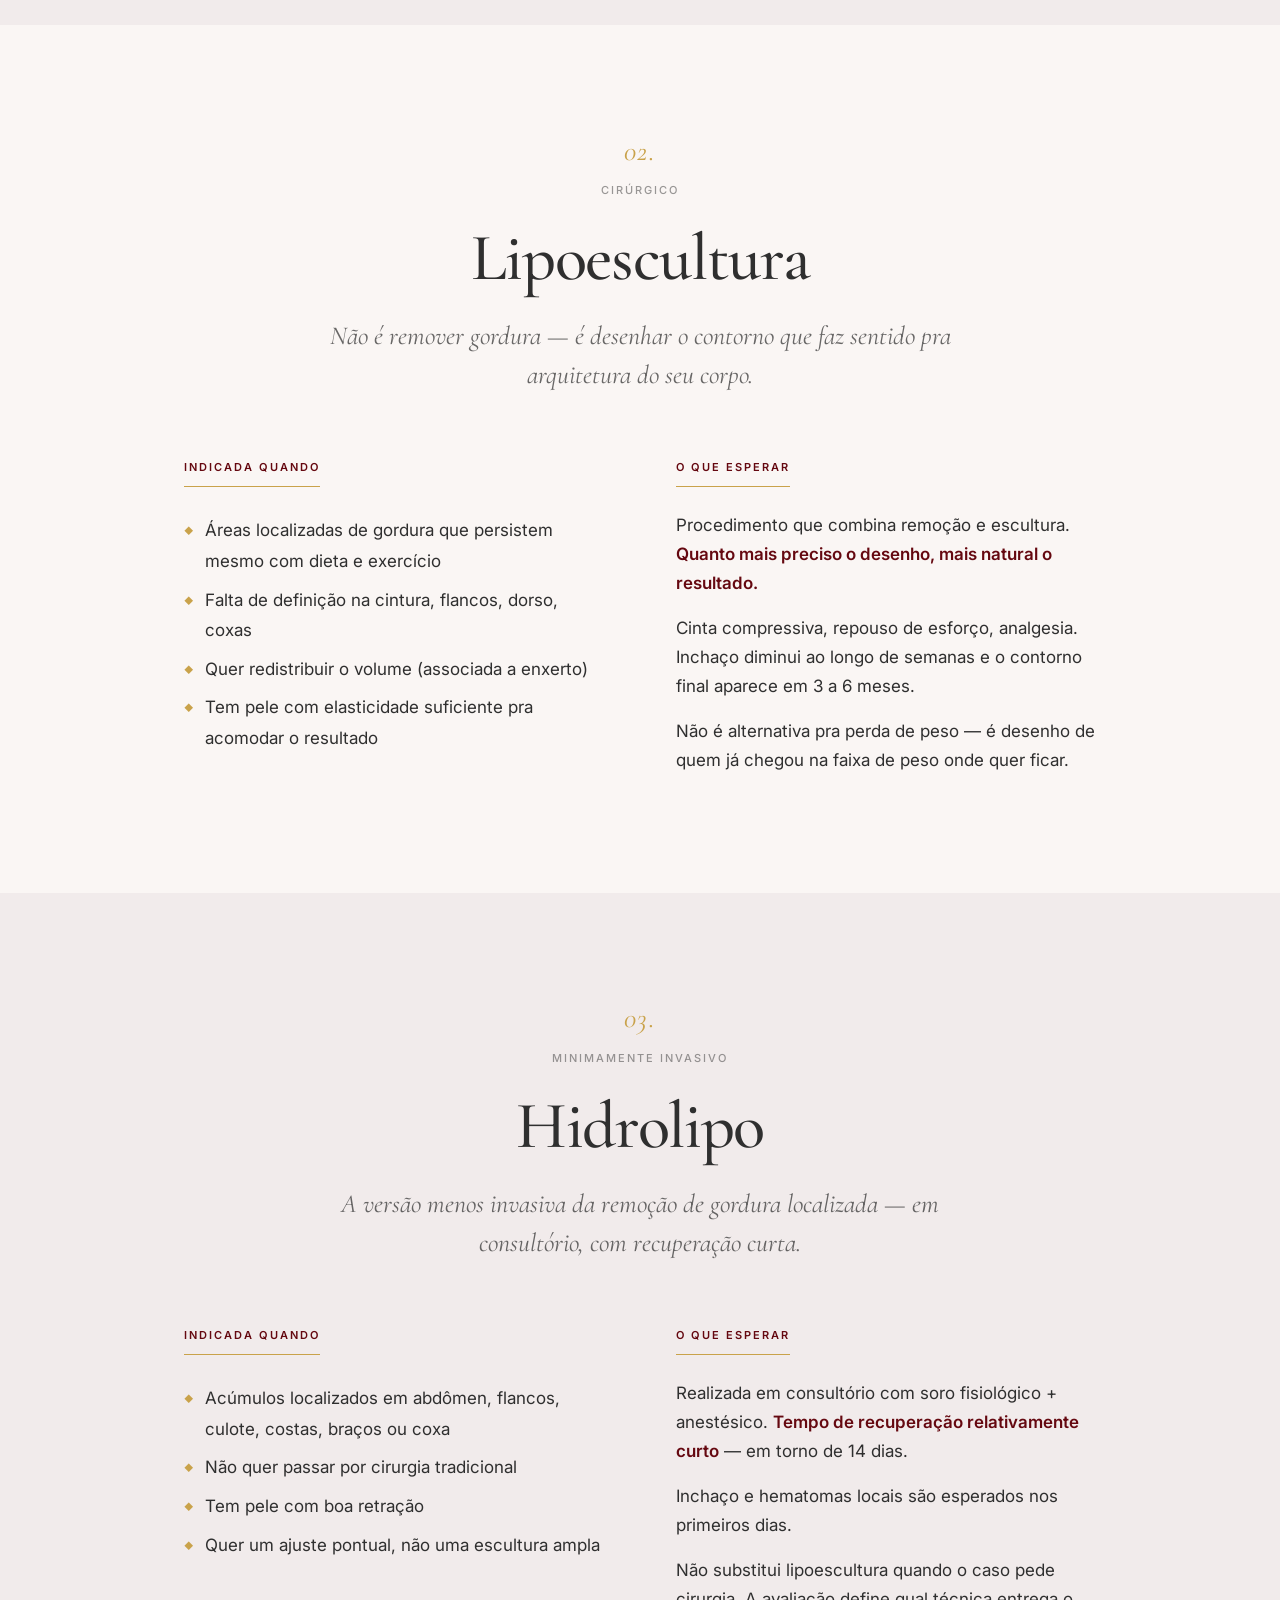
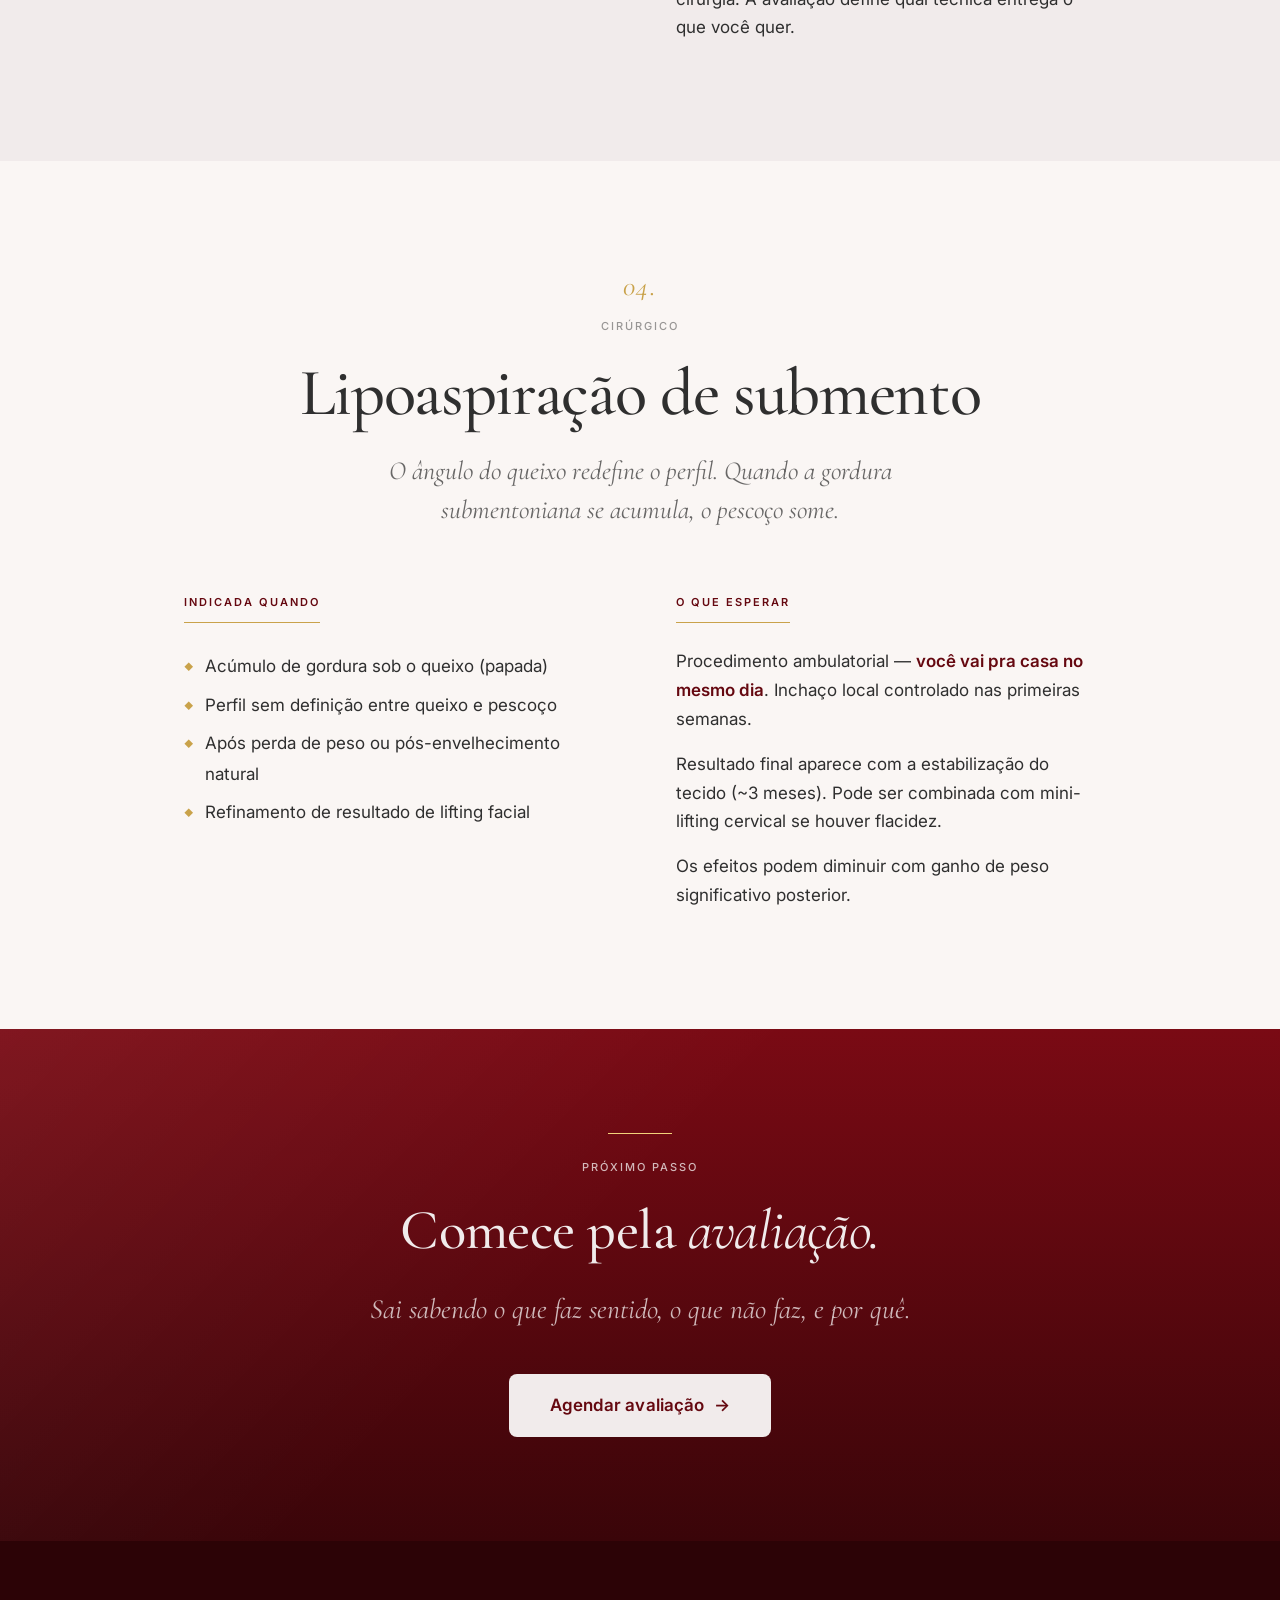
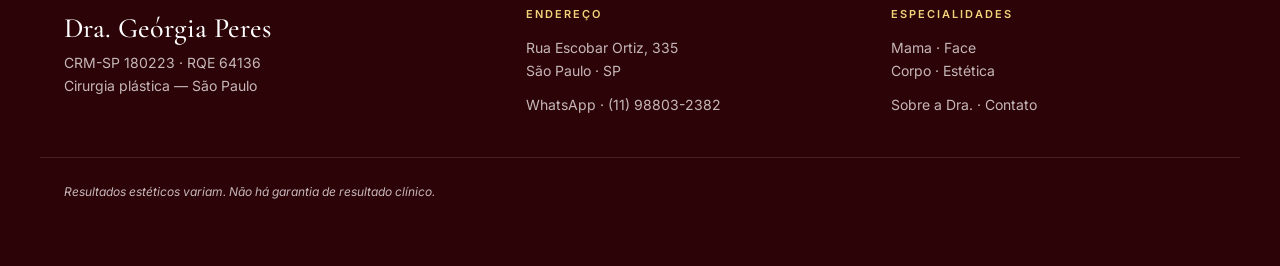
==== commit 5a5b3322: "Logo proporcional + proc-nav grudado no header Logo: - Símbolo viewBox apertado: "310 305 340 145" →" ====
--- a/corpo/index.html
+++ b/corpo/index.html
@@ -22,7 +22,7 @@
   .hub-hero__lead { font-family: var(--font-display); font-style: italic; font-size: clamp(22px, 2.6vw, 30px); color: var(--fg-on-bordo-2); max-width: 620px; margin: 0 auto var(--sp-3); line-height: 1.4; }
   .hub-hero__sub { font-size: var(--t-body-lg); color: var(--fg-on-bordo-2); max-width: 580px; margin: 0 auto; line-height: 1.7; }
 
-  .proc-nav { background: var(--bg-card); position: sticky; top: 117px; z-index: 20; border-bottom: 1px solid var(--rule-soft); padding-block: 10px; }
+  .proc-nav { background: var(--bg-card); position: sticky; top: var(--header-height); z-index: 20; border-bottom: 1px solid var(--rule-soft); padding-block: 10px; }
   .proc-nav__inner { display: flex; gap: 10px; flex-wrap: nowrap; justify-content: center; overflow-x: auto; scrollbar-width: none; -webkit-overflow-scrolling: touch; padding-block: 12px; }
   .proc-nav__inner::-webkit-scrollbar { display: none; }
   @media (max-width: 720px) { .proc-nav__inner { justify-content: flex-start; padding-inline: 12px; scroll-padding-inline: 50%; } }
@@ -31,7 +31,7 @@
   .proc-nav a.is-visited { color: var(--accent); border-color: var(--rule-bordo); background: rgba(101, 8, 16, 0.04); }
   .proc-nav a.is-active { color: var(--fg-on-bordo); background: var(--accent); border-color: var(--accent); box-shadow: 0 4px 14px rgba(101, 8, 16, 0.20); }
 
-  .proc { padding-block: clamp(64px, 8vw, 112px); scroll-margin-top: 180px; }
+  .proc { padding-block: clamp(64px, 8vw, 112px); scroll-margin-top: calc(var(--header-height) + 80px); }
   .proc--paper { background: var(--bg-paper); }
   .proc--ivory { background: var(--bg-card); }
   .proc__inner { max-width: 960px; margin: 0 auto; }
--- a/assets/css/tokens.css
+++ b/assets/css/tokens.css
@@ -74,4 +74,15 @@
   --z-header: 50;
   --z-float:  60;
   --z-modal:  100;
+
+  /* ----- Header height (usado pra sticky proc-nav etc) ----------------- */
+  /* desktop: símbolo 52px + padding 2*14 = 80 */
+  --header-height: 80px;
 }
+
+@media (max-width: 720px) {
+  :root {
+    /* mobile: símbolo 40px + padding 2*14 = 68 */
+    --header-height: 68px;
+  }
+}
--- a/assets/css/components.css
+++ b/assets/css/components.css
@@ -111,19 +111,19 @@
   text-decoration: none;
 }
 .site-header__brand-symbol {
-  height: 56px;
+  height: 52px;
   width: auto;
   display: block;
 }
 .site-header__brand-wordmark {
-  height: 26px;
+  height: 24px;
   width: auto;
   display: block;
 }
 @media (max-width: 720px) {
   .site-header__brand { gap: 12px; }
-  .site-header__brand-symbol { height: 44px; }
-  .site-header__brand-wordmark { height: 22px; }
+  .site-header__brand-symbol { height: 40px; }
+  .site-header__brand-wordmark { height: 20px; }
 }
 .site-header__nav {
   display: flex;
